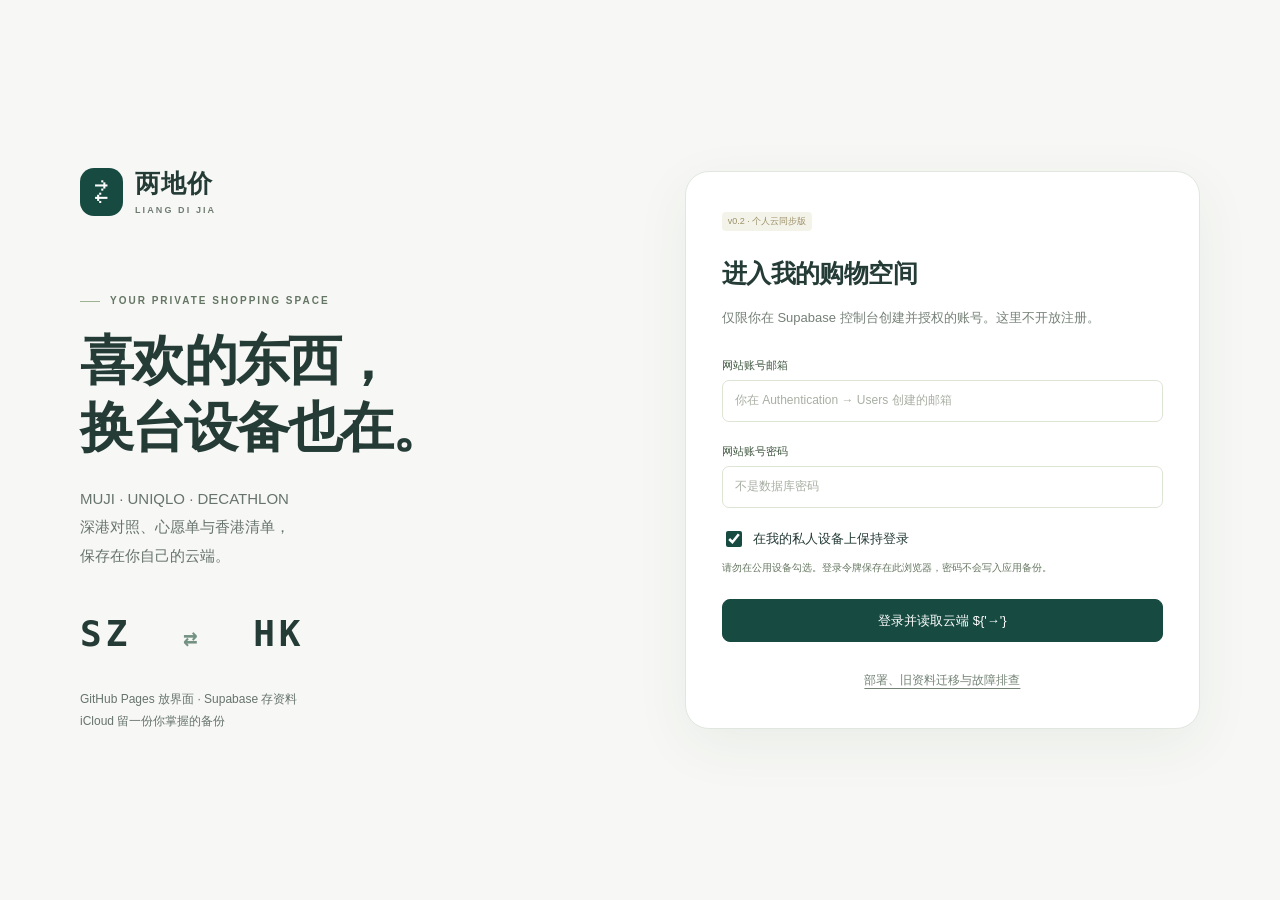
==== index.html @ 488a7a00 "init files" ====
<!doctype html>
<html lang="zh-CN">
<head>
<meta charset="utf-8"><meta name="viewport" content="width=device-width,initial-scale=1">
<meta name="theme-color" content="#174b42"><meta name="color-scheme" content="light">
<meta name="description" content="两地价：MUJI、UNIQLO、DECATHLON 的个人深港商品对照、心愿单与购物清单。">
<title>两地价 · 深港购物小助手</title>
<meta http-equiv="Content-Security-Policy" content="default-src 'self'; script-src 'self'; style-src 'self' 'unsafe-inline'; connect-src 'self' https://*.supabase.co; img-src 'self' data:; object-src 'none'; base-uri 'none'; form-action 'none'">
<meta name="referrer" content="no-referrer">
<link rel="stylesheet" href="./assets/styles.css">
<link rel="stylesheet" href="./assets/cloud.css">
<link rel="icon" href="./assets/icon.svg" type="image/svg+xml">
<link rel="manifest" href="./manifest.webmanifest">
</head>
<body class="locked">
<section id="auth-gate" class="auth-gate" aria-label="个人空间登录">
 <div class="auth-story"><a class="brand auth-brand" href="./index.html"><span class="brand-symbol">⇄</span><span>两地价<small>LIANG DI JIA</small></span></a>
 <div class="eyebrow">YOUR PRIVATE SHOPPING SPACE</div><h1>喜欢的东西，<br>换台设备也在。</h1><p>MUJI · UNIQLO · DECATHLON<br>深港对照、心愿单与香港清单，<br>保存在你自己的云端。</p><div class="auth-route">SZ <span>⇄</span> HK</div><p class="auth-footnote">GitHub Pages 放界面 · Supabase 存资料<br>iCloud 留一份你掌握的备份</p></div>
 <div class="auth-card"><span class="status-tag">v0.2 · 个人云同步版</span><h2>进入我的购物空间</h2><p class="auth-intro">仅限你在 Supabase 控制台创建并授权的账号。这里不开放注册。</p>
 <p id="auth-message" class="auth-message" role="alert" hidden></p>
 <div id="auth-loading" class="auth-loading">正在检查配置…</div>
 <form id="auth-form" hidden>
  <div class="field"><label for="login-email">网站账号邮箱</label><input id="login-email" type="email" required autocomplete="username" inputmode="email" placeholder="你在 Authentication → Users 创建的邮箱"></div>
  <div class="field"><label for="login-password">网站账号密码</label><input id="login-password" type="password" required autocomplete="current-password" placeholder="不是数据库密码"></div>
  <label class="remember-line"><input id="login-remember" type="checkbox"> 在我的私人设备上保持登录</label><p id="remember-note" class="hint">请勿在公用设备勾选。登录令牌保存在此浏览器，密码不会写入应用备份。</p>
  <button id="login-button" class="button primary auth-submit" type="submit">登录并读取云端 ${'→'}</button>
 </form>
 <div id="auth-setup" hidden><p>第一次部署只需完成三个部分：建立数据库、创建自己的账号、填写公开连接信息。</p><a class="button primary auth-submit" href="./DEPLOY.html">打开分步部署指南 →</a><p class="hint">本安装包没有配置你的真实项目，也没有包含任何个人账号或密钥。</p></div>
 <div id="auth-retry" hidden><p class="hint">未把连接失败当作空清单，也没有清空你的本机草稿。</p><div class="inline-actions"><button class="button primary" id="retry-connection">重新连接</button><button class="button" id="return-login">返回登录</button></div></div>
 <button class="button small" id="auth-draft" hidden>导出当前账号的本机草稿</button>
 <p class="auth-guide"><a href="./DEPLOY.html">部署、旧资料迁移与故障排查</a></p>
 </div>
</section>
<a class="skip-link" href="#main">跳到内容</a>
<aside class="sidebar">
 <a class="brand" href="#" data-action="nav" data-view="catalog" aria-label="两地价首页"><span class="brand-symbol">⇄</span><span>两地价<small>LIANG DI JIA</small></span></a>
 <div class="workspace"><span class="status-dot"></span> 个人购物空间 <span class="version">v0.2</span></div>
 <nav aria-label="主要导航" id="navigation"></nav>
 <div class="sidebar-bottom"><div class="route-mini"><span>SZ</span><i></i><span>HK</span></div><strong>把喜欢留下，把价格看清。</strong><p>三个品牌 · 两个地区<br>只收录官方渠道的报价</p><div id="storage-status" role="status">登录后连接云端</div></div>
</aside>
<div class="app-shell">
 <header class="topbar"><div class="breadcrumbs">我的空间 <span>/</span> <b id="page-label">商品对照</b></div><div class="top-actions"><button class="button small cloud-sync-button" data-action="cloud-sync"><span class="cloud-dot"></span><span id="cloud-state-text">正在连接云端</span></button><span id="account-email" class="account-email"></span><span class="location-chip">深圳 <span>⇄</span> 香港</span><button class="button primary small" data-action="new"><span>＋</span> 添加商品</button></div></header>
 <div id="cloud-banner" class="cloud-banner" hidden><span id="cloud-warning"></span><div class="inline-actions"><button class="button small" data-action="export">导出本机草稿</button><button class="button small" data-action="cloud-sync">重试同步</button><button class="button small" id="cloud-reload-button" data-action="cloud-reload" hidden>备份后载入云端</button></div></div><main id="main" tabindex="-1"></main>
 <footer class="page-footer"><span>两地价 · 个人云同步版</span><span>官网价格 ≠ 门店成交价 · 库存请另行核实</span></footer>
</div>
<dialog id="editor" class="editor-dialog" aria-labelledby="editor-title"></dialog>
<dialog id="confirm-dialog" class="confirm-dialog" aria-labelledby="confirm-title"></dialog>
<dialog id="draft-dialog" class="confirm-dialog"></dialog>
<dialog id="password-dialog" class="confirm-dialog"></dialog>
<div class="toast" id="toast" role="status" aria-live="polite"></div>
<input type="file" id="import-file" accept="application/json,.json" hidden>
<script src="./config.js" defer></script>
<script src="./assets/empty-state.js" defer></script>
<script src="./assets/supabase-rest.js" defer></script>
<script src="./assets/cloud-sync.js" defer></script>
<script src="./assets/app.js" defer></script>
<noscript><p>此网站需要启用 JavaScript。请先查看部署指南。</p></noscript>
</body></html>
---- assets/styles.css ----
:root{--bg:#f7f8f5;--surface:#fff;--ink:#243b36;--muted:#79837d;--border:#e5e9e2;--green:#174b42;--green-soft:#e9f1e9;--accent:#b6cead;--amber:#8b652c;--amber-soft:#fbf4e6;--red:#9a4141;--shadow:0 8px 30px #21352b08}
*{box-sizing:border-box}body{margin:0;background:var(--bg);color:var(--ink);font:14px/1.65 -apple-system,BlinkMacSystemFont,"Segoe UI","PingFang SC","Hiragino Sans GB","Microsoft YaHei",sans-serif}button,input,select,textarea{font:inherit}button,a,input,select,textarea{-webkit-tap-highlight-color:transparent}button{cursor:pointer}button:disabled{cursor:wait;opacity:.55}a{color:inherit;text-decoration:none}a:hover{text-decoration:none}button:focus-visible,a:focus-visible,input:focus-visible,select:focus-visible,textarea:focus-visible{outline:3px solid #99b8a7;outline-offset:3px}button{color:inherit}::selection{background:#dcead4}svg{display:inline-block;width:20px;height:20px;vertical-align:middle;fill:none;stroke:currentColor;stroke-width:1.7;stroke-linecap:round;stroke-linejoin:round}h1,h2,h3,h4,p{margin:0}h1{font-size:32px;line-height:1.4;letter-spacing:-.6px;font-weight:650}h2{font-size:22px;letter-spacing:-.3px}h3{font-size:17px}h4{font-size:14px}small{font-size:12px}.muted{color:var(--muted)}.green{color:var(--green)}.warning{color:var(--amber)}.mono{font-variant-numeric:tabular-nums;letter-spacing:.1px}.skip-link{position:fixed;top:-50px;left:12px;z-index:1000;background:white;padding:8px}.skip-link:focus{top:8px}
.sidebar{position:fixed;inset:0 auto 0 0;width:222px;padding:35px 24px 22px;background:#f1f3ed;border-right:1px solid #e2e6de;z-index:20;display:flex;flex-direction:column}.brand{display:flex;align-items:center;gap:12px;font-size:25px;font-weight:700;letter-spacing:1px;line-height:1.3}.brand small{display:block;font-size:9px;letter-spacing:2.1px;font-weight:600;margin-top:6px;color:#6f7c73}.brand-symbol{display:grid;place-items:center;width:43px;height:48px;border-radius:14px;background:var(--green);color:white;font-size:33px;font-weight:400;line-height:1}.workspace{margin:33px 0 29px;display:flex;align-items:center;gap:7px;font-size:11px;color:#737e73;white-space:nowrap}.status-dot{height:6px;width:6px;border-radius:50%;background:#719c72}.version{padding:0 6px;background:#e4e8df;border-radius:4px;margin-left:auto;font-size:10px}nav{display:flex;flex-direction:column;gap:7px}.nav-button{border:0;background:transparent;border-radius:10px;padding:12px 13px;display:flex;gap:12px;align-items:center;text-align:left;color:#6b776d;font-weight:500;width:100%;transition:.15s}.nav-button:hover{background:#e9ece5}.nav-button.active{color:var(--green);background:#dfe9dd;font-weight:600}.nav-button .nav-count{margin-left:auto;border-radius:5px;background:#ffffff85;padding:0 6px;font-size:11px;font-variant-numeric:tabular-nums}.sidebar-bottom{margin-top:auto;font-size:12px;padding:18px 4px 0;color:#8a9388}.sidebar-bottom strong{font-size:12px;font-weight:500;color:#697968}.sidebar-bottom p{font-size:11px;margin:8px 0 22px;line-height:1.9}.route-mini{display:flex;align-items:center;gap:8px;margin-bottom:18px;color:#a0b498;font-size:10px;letter-spacing:1px}.route-mini i{height:1px;flex:1;background:linear-gradient(90deg,#a0b498 50%,transparent 50%);background-size:5px 1px}#storage-status{font-size:10px;color:#71816e;border-top:1px solid #dfe4da;padding-top:12px}.app-shell{margin-left:222px;min-height:100vh}.topbar{height:84px;display:flex;align-items:center;justify-content:space-between;padding:0 42px;border-bottom:1px solid var(--border);background:#ffffff77;gap:18px}.breadcrumbs{font-size:12px;color:#8d958d}.breadcrumbs span{margin:0 12px;color:#b8bfb5}.breadcrumbs b{color:#687366;font-weight:500}.top-actions{display:flex;align-items:center;gap:20px}.location-chip{font-size:11px;color:#6d7d6e;letter-spacing:1px}.location-chip span{color:#a8b5a5;margin:0 9px}.button{display:inline-flex;align-items:center;justify-content:center;gap:7px;border:1px solid var(--border);border-radius:8px;padding:10px 16px;background:#fff;font-weight:500;font-size:13px;white-space:nowrap;transition:background .15s,transform .15s}.button:hover{background:#f1f5ee}.button.primary{background:var(--green);color:white;border-color:var(--green)}.button.primary:hover{background:#225e51}.button.small{padding:8px 13px;font-size:12px}.button.ghost{background:transparent;border-color:transparent}.button.danger{color:var(--red);border-color:#e9cccc}.button svg{width:16px;height:16px}.icon-button{border:1px solid transparent;background:transparent;display:inline-grid;place-items:center;height:32px;width:32px;border-radius:8px;color:#899187}.icon-button:hover{background:#edf2e8;color:var(--green)}.icon-button.active{color:var(--green);background:#e6eee2}.icon-button.favorite.active svg{fill:#d8e7d1}main{padding:36px 42px 35px;max-width:1580px;margin:0 auto}.hero{display:grid;grid-template-columns:minmax(0,1fr) 284px;gap:32px;align-items:center;margin-bottom:28px}.eyebrow{font-size:10px;font-weight:600;letter-spacing:2px;color:#88917e;text-transform:uppercase;display:flex;align-items:center;gap:10px;margin-bottom:11px}.eyebrow:before{content:"";height:1px;width:20px;background:#9db28f}.hero h1 em{font-style:normal;color:#57815c}.hero p{margin-top:12px;color:#7d877b;font-size:12px;line-height:1.9}.rate-card{position:relative;padding:20px 23px;border-radius:13px;background:#ecf0e7;border:1px solid #e2e8da;overflow:hidden}.rate-card:after{content:"⇄";position:absolute;right:12px;bottom:-22px;font-size:96px;line-height:1;color:#dee6d5;pointer-events:none;transform:rotate(-12deg)}.rate-head{font-size:11px;color:#73816c;display:flex;justify-content:space-between;align-items:center}.rate-main{display:flex;align-items:baseline;gap:8px;margin:8px 0;position:relative;z-index:1}.rate-main span{font-size:12px;color:#64715c}.rate-main b{font-size:27px;font-weight:650;letter-spacing:.4px}.rate-foot{font-size:10px;line-height:1.8;color:#819076;position:relative;z-index:1}.rate-head button{width:24px;height:24px}.metrics{display:grid;grid-template-columns:repeat(4,minmax(0,1fr));gap:15px;margin-bottom:24px}.metric{background:#fff;padding:18px 20px;border:1px solid var(--border);border-radius:11px;display:flex;justify-content:space-between;align-items:center}.metric label{display:block;color:#88917f;font-size:11px;margin-bottom:5px}.metric b{font-size:26px;font-weight:600;line-height:1.4;font-variant-numeric:tabular-nums}.metric .unit{font-size:11px;font-weight:400;color:#a0a798;margin-left:6px}.metric-icon{width:34px;height:34px;border-radius:9px;background:#f1f5ed;display:grid;place-items:center;color:#91a184}.metric-icon svg{width:17px;height:17px}.notice{border:1px solid #e8e2cd;background:#fbf8ef;border-radius:9px;padding:12px 15px;color:#8a805f;font-size:11px;display:flex;gap:9px;align-items:flex-start;margin:0 0 23px;line-height:1.8}.notice svg{height:16px;width:16px;flex:none;margin-top:2px}.notice strong{font-weight:600}.notice.info{background:#eff4ee;border-color:#dde7d9;color:#648062}.notice.error{background:#fff1ee;border-color:#efd9d4;color:#a05245}.notice .text-button{font-size:11px;margin-left:8px}.section-line{display:flex;align-items:center;justify-content:space-between;gap:16px;margin-bottom:18px}.section-line h2{font-size:18px;display:flex;align-items:center;gap:10px}.subtle-count{font-size:11px;color:#98a08f;font-weight:400;letter-spacing:0}.section-line .muted{font-size:11px}.tools{display:flex;justify-content:space-between;align-items:center;gap:16px;margin-bottom:17px}.brand-tabs{display:flex;gap:6px;flex-wrap:wrap}.brand-tab{border:1px solid transparent;background:transparent;border-radius:7px;padding:7px 12px;font-size:11px;color:#829079;letter-spacing:.3px}.brand-tab.active{color:var(--green);background:#e6ece0;font-weight:650;border-color:#dce6d5}.brand-tab:hover{background:#eaf0e3}.search-wrap{position:relative;min-width:180px;flex:1;max-width:285px}.search-wrap svg{position:absolute;left:12px;top:11px;width:15px;height:15px;color:#a1a997}.search-wrap input{width:100%;height:37px;border-radius:8px;background:white;border:1px solid var(--border);padding:8px 12px 8px 35px;font-size:11px;color:var(--ink)}input::placeholder,textarea::placeholder{color:#a8afa3}.filter-row{display:flex;align-items:center;justify-content:space-between;gap:15px;margin-bottom:16px}.filter-row .left{display:flex;gap:9px;align-items:center}.filter-row select{padding:5px 27px 5px 9px;min-height:31px;font-size:11px;border:1px solid #e4e9df;border-radius:6px;background:#fff;color:#7d8a73}.filter-row .caption{font-size:10px;color:#9ca591}.view-switch{display:flex;background:#edf1e8;border-radius:7px;padding:3px;gap:2px}.view-switch .icon-button{width:27px;height:24px;border-radius:5px}.view-switch .icon-button.active{background:white;box-shadow:0 1px 3px #2638220c}.view-switch svg{width:13px;height:13px}.product-grid{display:grid;grid-template-columns:repeat(3,minmax(0,1fr));gap:17px}.product-card{border:1px solid var(--border);background:white;border-radius:12px;padding:18px;box-shadow:var(--shadow);min-width:0;display:flex;flex-direction:column;transition:border-color .2s,box-shadow .2s}.product-card:hover{border-color:#ccd9c4;box-shadow:0 8px 26px #2e42200c}.card-top{display:flex;align-items:center;gap:10px;margin-bottom:14px}.product-symbol{width:39px;height:39px;border-radius:10px;background:#f0f3ed;display:grid;place-items:center;color:#8ca080}.product-symbol svg{width:22px;height:22px}.brand-badge{font-size:10px;letter-spacing:1px;font-weight:650}.brand-badge.muji{color:#83574f}.brand-badge.uniqlo{color:#906b67}.brand-badge.decathlon{color:#5b7991}.category-label{display:block;color:#a0a698;font-size:10px;margin-top:1px}.card-actions{display:flex;gap:1px;margin-left:auto;align-self:flex-start}.product-card h3{font-size:15px;font-weight:600;line-height:1.6;color:#394831;min-height:24px;letter-spacing:-.15px}.card-sku{color:#99a18f;font-size:10px;min-height:19px;margin:3px 0 16px;overflow-wrap:anywhere}.prices{display:grid;grid-template-columns:1fr 1fr;border:1px solid #edf0e8;border-radius:8px;background:#fafbf8;padding:12px 0}.price-cell{padding:0 12px;min-width:0}.price-cell+ .price-cell{border-left:1px solid #e8ede2}.region-label{font-size:10px;color:#939c87;display:flex;align-items:center;gap:6px}.region-dot{width:4px;height:4px;background:#bbc7ae;border-radius:50%}.price-value{font-size:22px;letter-spacing:-.6px;font-weight:600;line-height:1.35;margin:6px 0 2px;color:#45543c;font-variant-numeric:tabular-nums;white-space:nowrap}.price-value .currency{font-size:11px;font-weight:500;letter-spacing:0;margin-right:2px}.price-value.missing{font-size:15px;color:#b7bdaf;font-weight:400;margin-top:9px;margin-bottom:5px}.price-convert{font-size:10px;color:#8d9e7c;min-height:18px;font-variant-numeric:tabular-nums}.price-meta{font-size:9px;color:#a5ad9b;margin-top:4px}.price-meta.bad{color:#a58160}.comparison-note{display:flex;align-items:flex-start;gap:7px;font-size:10px;background:#f7f6ee;color:#9b8d64;border-radius:6px;padding:8px 10px;margin:12px 0;line-height:1.7;min-height:33px}.comparison-note svg{width:13px;height:13px;flex:none;margin-top:2px}.comparison-note.good{background:#edf5e8;color:#5c8150}.comparison-note .strong{font-weight:600}.card-bottom{display:flex;justify-content:space-between;align-items:center;font-size:10px;border-top:1px solid #eff1eb;padding-top:11px;margin-top:auto;gap:9px}.card-bottom>span{color:#a5ad99}.text-button{padding:0;border:0;background:transparent;color:#6e8862;font-weight:500;font-size:11px;cursor:pointer}.text-button:hover{color:#315d33;text-decoration:underline}.card-bottom .text-button{display:flex;align-items:center;gap:5px}.card-bottom svg{width:13px;height:13px}.empty-state{border:1px dashed #d4dfcb;border-radius:13px;min-height:250px;padding:48px 24px;text-align:center;color:#8d9b80;grid-column:1/-1}.empty-state svg{width:33px;height:33px;margin-bottom:17px}.empty-state h3{color:#556c49;font-weight:550;margin-bottom:7px}.empty-state p{font-size:12px;margin-bottom:19px}.page-footer{display:flex;justify-content:space-between;gap:12px;padding:20px 42px 25px;border-top:1px solid var(--border);font-size:10px;color:#a3ac98;max-width:1580px;margin:auto}.page-heading{margin:3px 0 25px}.page-heading p{color:#8b977f;font-size:12px;margin-top:8px}.table-wrap{overflow:auto;border-radius:10px;border:1px solid var(--border);background:#fff}table{border-collapse:collapse;width:100%;font-size:12px;text-align:left}th{padding:12px 15px;background:#f3f6ee;color:#829172;font-size:11px;font-weight:500;white-space:nowrap}td{padding:14px 15px;border-top:1px solid var(--border);vertical-align:middle}td .mini{font-size:10px;color:#93a285;margin-top:3px}.source-link{color:#658358;border-bottom:1px solid #cbd9c1;overflow-wrap:anywhere}.source-link svg{width:12px;height:12px;margin-left:3px}.panel{border:1px solid var(--border);border-radius:12px;background:white;padding:24px;margin-bottom:20px}.panel h3{margin-bottom:9px}.panel p{font-size:12px;color:#839376;line-height:1.9}.source-grid{display:grid;grid-template-columns:repeat(3,minmax(0,1fr));gap:15px;margin-bottom:22px}.source-card{padding:21px;border:1px solid var(--border);border-radius:12px;background:#fff}.source-card h3{font-size:15px;margin-bottom:16px}.source-row{padding:12px 0;border-top:1px solid #edf1e7}.source-row .row-top{display:flex;justify-content:space-between;align-items:center;gap:5px;font-size:12px}.status-tag{display:inline-block;font-size:9px;background:#f4f3e9;color:#9b9069;border-radius:4px;padding:2px 6px}.source-row p{font-size:10px;color:#97a18c;line-height:1.8;margin-top:8px}.steps{display:grid;grid-template-columns:repeat(3,1fr);gap:23px;margin:20px 0}.step span{display:block;font-size:11px;color:#9fb290;margin-bottom:6px}.step h4{font-weight:600;margin-bottom:6px}.step p{font-size:11px}.inline-actions{display:flex;gap:9px;align-items:center;flex-wrap:wrap;margin-top:15px}.bookmark{background:#eaf1e2;border:1px dashed #a7bb95;padding:10px 16px;border-radius:8px;color:#577443;font-weight:600;font-size:12px;cursor:grab}.settings-grid{display:grid;grid-template-columns:1fr 1fr;gap:20px;align-items:start}.field{display:flex;flex-direction:column;gap:6px;margin-bottom:16px;min-width:0}.field label{font-size:11px;font-weight:550;color:#68795b}.field small{font-size:10px;color:#95a287;line-height:1.7}.field input,.field select,.field textarea{width:100%;padding:10px 12px;background:white;border:1px solid #dde5d5;border-radius:7px;color:#495c3c;font-size:12px;min-height:41px}.field textarea{min-height:70px;resize:vertical;line-height:1.8}.field input:focus,.field textarea:focus{border-color:#89a978;outline-offset:1px}.fields-two{display:grid;grid-template-columns:1fr 1fr;gap:14px}.fields-three{display:grid;grid-template-columns:1.2fr 1fr 1fr;gap:14px}.input-with-button{display:flex;gap:8px}.input-with-button input{min-width:0;flex:1}.input-with-button .button{flex:none}.hint{color:#98a08c;font-size:10px;line-height:1.85;margin-top:9px}.divider{border:0;border-top:1px solid var(--border);margin:23px 0}.check-row{display:flex;align-items:flex-start;gap:9px;font-size:11px;color:#6d805f;line-height:1.9;margin:12px 0}.check-row input{accent-color:var(--green);width:15px;height:15px;margin:3px 0 0;flex:none}.check-row label{cursor:pointer}.trip-layout{display:grid;grid-template-columns:minmax(0,1fr) 285px;gap:22px;align-items:start}.trip-item{display:flex;gap:15px;align-items:center;padding:19px;border:1px solid var(--border);border-radius:10px;background:white;margin-bottom:12px}.trip-item .product-symbol{flex:none}.trip-item .item-info{flex:1;min-width:0}.trip-item h3{font-size:14px}.trip-item p{font-size:10px;color:#8c9b7e;margin-top:4px}.qty-input{width:56px;border:1px solid var(--border);border-radius:5px;padding:6px;font-size:12px;text-align:center}.summary-line{display:flex;justify-content:space-between;gap:15px;font-size:12px;margin:12px 0}.summary-line span{color:#879876}.summary-line strong{font-weight:550;font-variant-numeric:tabular-nums}.total-line{border-top:1px solid var(--border);padding-top:17px;margin-top:18px}.total-line strong{font-size:23px}.radio-row{display:flex;gap:13px;align-items:center;margin:13px 0;font-size:11px;color:#829473}.radio-row label{display:flex;align-items:center;gap:5px}.radio-row input{accent-color:var(--green)}.editor-dialog{width:min(960px,calc(100vw - 38px));max-height:91vh;padding:0;border:1px solid #dbe4d3;border-radius:16px;box-shadow:0 28px 100px #203a3540;background:#fbfcf8;color:var(--ink)}dialog::backdrop{background:#243a354d;backdrop-filter:blur(3px)}.dialog-head{padding:23px 28px 18px;display:flex;justify-content:space-between;align-items:flex-start;gap:14px;background:white;border-bottom:1px solid var(--border);position:sticky;top:0;z-index:2}.dialog-head h2{font-size:21px}.dialog-head p{font-size:11px;color:#91a082;margin-top:5px}.dialog-body{padding:23px 28px}.dialog-footer{display:flex;align-items:center;justify-content:space-between;gap:12px;background:white;border-top:1px solid var(--border);padding:17px 28px;position:sticky;bottom:0;z-index:2}.dialog-footer .right{display:flex;gap:9px}.quote-columns{display:grid;grid-template-columns:1fr 1fr;gap:18px}.quote-panel{border:1px solid #e0e8d9;border-radius:10px;padding:18px;background:white;min-width:0}.quote-panel h3{font-size:14px;display:flex;align-items:center;justify-content:space-between;margin-bottom:16px}.quote-panel .field{margin-bottom:13px}.quote-panel .field input,.quote-panel .field select,.quote-panel .field textarea{font-size:11px;padding:8px 10px;min-height:36px}.quote-panel .fields-two{gap:10px}.quote-panel .input-with-button{gap:5px}.quote-panel .input-with-button .button{font-size:10px;padding:7px}.quote-status{font-size:10px;color:#a49369;background:#f8f6ed;padding:8px 10px;border-radius:6px;line-height:1.8;margin-bottom:13px;overflow-wrap:anywhere}.quote-status.error{color:#a45e50;background:#fff4ee}.quote-status.success{color:#628653;background:#edf6e8}.review-box{padding:10px;background:#f1f6eb;border-radius:7px;margin-bottom:0}.review-box input{margin-top:3px}.match-panel{margin-top:18px;background:#f0f5e9;border:1px solid #dce7d1;border-radius:9px;padding:16px 18px}.match-panel p{font-size:10px;color:#849776;margin-top:4px}.match-panel select{margin-top:12px;min-height:38px;font-size:12px;border:1px solid #d3dfc7;border-radius:6px;background:white;padding:7px 10px;width:100%}.details-box{margin-top:17px;font-size:11px;color:#839575}.details-box summary{cursor:pointer;font-weight:500}.history-table{font-size:10px;margin-top:10px}.history-table th,.history-table td{padding:8px}.form-error{display:none;color:#a05448;background:#fff1eb;padding:10px 13px;border-radius:7px;font-size:11px;line-height:1.9;margin-bottom:14px}.form-error.visible{display:block}.candidates{margin:9px 0}.candidate{border:1px solid #dfe8d5;padding:10px;border-radius:6px;margin-bottom:7px;background:#f6faf2}.candidate p{font-size:10px;color:#7d916d;overflow-wrap:anywhere}.candidate .button{margin-top:6px}.confirm-dialog{width:min(440px,calc(100vw - 38px));border:1px solid var(--border);border-radius:14px;padding:26px;box-shadow:0 20px 90px #243a3540;color:var(--ink)}.confirm-dialog h3{margin-bottom:9px}.confirm-dialog p{font-size:12px;color:#809471;line-height:1.9;margin-bottom:21px}.confirm-dialog .inline-actions{justify-content:flex-end}.toast{position:fixed;bottom:28px;left:calc(50% + 100px);transform:translateX(-50%) translateY(15px);padding:12px 20px;border-radius:10px;background:#244f40;color:#fff;box-shadow:0 8px 30px #19352725;font-size:12px;line-height:1.8;max-width:min(580px,90vw);opacity:0;pointer-events:none;transition:.2s;z-index:100}.toast.visible{opacity:1;transform:translateX(-50%) translateY(0)}.code-box{font:11px/1.9 ui-monospace,SFMono-Regular,Consolas,monospace;background:#f4f6ef;border:1px solid var(--border);border-radius:6px;padding:12px;overflow-wrap:anywhere;white-space:pre-wrap;color:#6c8459}.capture-inline{font-size:10px;color:#8e9d7f}.busy{animation:pulse 1.4s infinite}@keyframes pulse{50%{opacity:.5}}
@media(min-width:1550px){main{padding:45px 58px}.topbar{padding:0 58px}.product-card{padding:22px}.product-grid{gap:22px}.hero h1{font-size:36px}.hero{margin-bottom:33px}.metrics{margin-bottom:28px}}
@media(max-width:1180px){.sidebar{width:188px;padding:28px 18px}.app-shell{margin-left:188px}.topbar{padding:0 26px}main{padding:28px 26px}.hero{grid-template-columns:1fr 250px;gap:20px}h1{font-size:27px}.hero p{font-size:11px}.rate-card{padding:18px}.metric{padding:15px}.metric-icon{display:none}.product-grid{grid-template-columns:repeat(2,minmax(0,1fr))}.source-grid{grid-template-columns:1fr}.source-card{display:grid;grid-template-columns:110px 1fr 1fr;gap:18px;align-items:start}.source-row{border-top:0;padding-top:0}.source-card h3{margin:0}.page-footer{padding:20px 26px}.trip-layout{grid-template-columns:1fr 260px}.nav-button{padding:11px 10px;gap:9px;font-size:12px}.workspace{font-size:10px}.sidebar-bottom strong{font-size:11px}}
@media(max-width:850px){.sidebar{position:sticky;inset:0 0 auto 0;top:0;width:100%;height:auto;padding:13px 20px 9px;border-right:0;border-bottom:1px solid var(--border);gap:12px}.brand{font-size:19px;gap:8px}.brand small{font-size:7px;letter-spacing:1.8px;margin-top:2px}.brand-symbol{height:35px;width:32px;border-radius:9px;font-size:27px}.workspace{display:none}.sidebar-bottom{display:none}nav{flex-direction:row;gap:5px;overflow-x:auto;padding-bottom:1px}.nav-button{padding:8px 10px;font-size:11px;gap:6px;border-radius:7px;white-space:nowrap;width:auto}.nav-button svg{height:15px;width:15px}.nav-count{font-size:9px!important}.app-shell{margin-left:0}.topbar{height:61px;padding:0 22px}.breadcrumbs{font-size:10px}.top-actions{gap:12px}.top-actions .location-chip{font-size:10px}.topbar .button{padding:7px 10px;font-size:11px}main{padding:26px 22px}.hero{grid-template-columns:1fr 235px;gap:20px}.hero h1{font-size:27px}.hero p{font-size:11px}.metrics{gap:10px}.metric{padding:13px 16px}.metric b{font-size:22px}.metric label{font-size:10px}.toast{left:50%}.trip-layout{grid-template-columns:1fr}.trip-summary{order:-1}.settings-grid{grid-template-columns:1fr 1fr}.page-footer{padding:18px 22px}}
@media(max-width:600px){.sidebar{padding:11px 16px 8px}.nav-button{padding:7px 9px;gap:5px}.nav-button .nav-count{display:none}.nav-button svg{width:14px;height:14px}.topbar{padding:0 17px;gap:9px}.breadcrumbs span{margin:0 7px}.location-chip{display:none}.hero{grid-template-columns:1fr;gap:19px;margin-bottom:19px}.hero h1{font-size:29px}.hero p{margin-top:9px;font-size:11px;max-width:330px}.eyebrow{font-size:9px;margin-bottom:8px}.rate-card{padding:14px 18px;display:grid;grid-template-columns:1fr auto;gap:0 15px;align-items:center}.rate-head{grid-column:1/3}.rate-main{margin:2px 0}.rate-main b{font-size:22px}.rate-foot{font-size:9px;text-align:right}.rate-card:after{font-size:73px;right:100px;bottom:-16px}main{padding:22px 17px}.metrics{grid-template-columns:repeat(2,1fr);gap:9px;margin-bottom:17px}.metric{padding:12px 16px}.metric label{margin:0;font-size:10px}.metric b{font-size:22px}.metric-icon{display:grid;width:30px;height:30px}.notice{font-size:10px;padding:10px 12px;margin-bottom:20px}.section-line{margin-bottom:15px}.section-line h2{font-size:17px}.tools{flex-direction:column-reverse;align-items:stretch;gap:12px}.search-wrap{max-width:none}.brand-tabs{gap:7px;justify-content:space-between}.brand-tab{font-size:10px;padding:7px 10px}.filter-row .caption{display:none}.filter-row select{font-size:10px;max-width:140px}.filter-row .left{gap:7px}.product-grid{grid-template-columns:1fr;gap:14px}.product-card{padding:19px}.product-card h3{font-size:16px}.price-value{font-size:25px}.price-cell{padding:0 15px}.prices{padding:13px 0}.card-sku{font-size:11px;margin-bottom:15px}.comparison-note{font-size:11px}.card-bottom{font-size:10px}.page-footer{padding:18px 17px;display:block;font-size:9px}.page-footer span{display:block;line-height:2}.source-card{display:block;padding:20px}.source-card h3{margin-bottom:17px}.source-row{padding:12px 0;border-top:1px solid var(--border)}.steps,.settings-grid,.quote-columns{grid-template-columns:1fr}.steps{gap:19px}.settings-grid{gap:0}.panel{padding:20px}.page-heading h1{font-size:27px}.page-heading p{font-size:11px}.editor-dialog{width:calc(100vw - 18px);max-height:94vh;border-radius:12px}.dialog-head{padding:18px}.dialog-head h2{font-size:19px}.dialog-body{padding:18px}.dialog-footer{padding:13px 18px}.dialog-footer .button{padding:8px 11px;font-size:11px}.fields-three{grid-template-columns:1fr 1fr}.fields-three .field:first-child{grid-column:1/-1}.quote-panel{padding:16px}.quote-columns{gap:16px}.quote-panel .field input,.quote-panel .field select,.quote-panel .field textarea{font-size:12px}.quote-panel .input-with-button .button{font-size:11px}.trip-item{padding:16px;gap:12px}.trip-item .product-symbol{display:none}.trip-item h3{font-size:13px}.trip-item .qty-input{width:47px}.inline-actions .button{font-size:11px}.toast{font-size:11px;bottom:20px;padding:10px 16px;width:max-content;max-width:90vw}.source-grid{gap:14px}.topbar .button.primary{min-height:35px}}
@media(prefers-reduced-motion:reduce){*{scroll-behavior:auto!important;animation:none!important;transition:none!important}}

/* Legibility: keep quiet surfaces, but strengthen small supporting text. */
.card-sku,.card-bottom,.metric label,.price-sub,.source-note,.hint,.capture-inline,.page-footer,.rate-foot{color:#667761}.quote-status,.comparison-note{color:#7b6739}.hero p,.eyebrow,.category-label,.breadcrumbs{color:#647563}.field label{color:#405740}.field small{color:#687864}.source-link{color:#35623f}.quote-panel .field input,.quote-panel .field select,.quote-panel .field textarea{font-size:13px}.check-row label{color:#4a6246}.nav-button{color:#405d4c}
---- assets/cloud.css ----
[hidden] { display:none!important; }
body.locked > .sidebar,body.locked > .app-shell,body.locked > .skip-link {display:none!important;}
body:not(.locked) > .auth-gate {display:none!important;}
.auth-gate {min-height:100vh;display:grid;grid-template-columns:1fr 1fr;gap:7vw;align-items:center;max-width:1220px;margin:auto;padding:68px 50px;}
.auth-brand {margin-bottom:76px;}
.auth-story .eyebrow {margin-bottom:18px;}
.auth-story h1 {font-size:clamp(34px,4.2vw,55px);line-height:1.24;letter-spacing:-2px;color:var(--ink,#192f29);margin:0 0 24px;}
.auth-story p {line-height:1.9;color:#67736d;font-size:15px;}
.auth-route {font-family:ui-monospace,monospace;font-weight:700;font-size:36px;letter-spacing:4px;margin:34px 0 24px;}
.auth-route span {font-size:24px;color:#749284;margin:0 26px;}
.auth-story .auth-footnote {font-size:12px;}
.auth-card {background:white;border:1px solid #e1e7df;border-radius:24px;padding:36px;box-shadow:0 16px 55px #183c2910;}
.auth-card h2 {font-size:25px;letter-spacing:-.6px;margin:22px 0 12px;}
.auth-intro {color:#758077;font-size:13px;line-height:1.8;margin-bottom:26px;}
.auth-card .field {margin-bottom:20px;}
.auth-message {background:#fff1e2;border:1px solid #efd0a7;color:#875529;border-radius:10px;padding:12px;font-size:13px;line-height:1.7;margin-bottom:18px;overflow-wrap:anywhere;}
.auth-loading {padding:24px 0;color:#52685b;font-size:14px;}
.auth-submit {width:100%;margin-top:22px;justify-content:center;text-align:center;}
.auth-guide {text-align:center;font-size:12px;line-height:1.8;margin-top:28px;color:#738275;}
.auth-guide a {color:inherit;text-decoration:underline;text-underline-offset:4px;}
.remember-line {display:flex;align-items:center;gap:8px;font-size:13px;}
.remember-line input {accent-color:#174b42;width:16px;height:16px;}
.cloud-sync-button {white-space:normal!important;max-width:240px;text-align:left;font-size:11px!important;}
.cloud-dot {width:7px;height:7px;border-radius:50%;background:#719885;flex-shrink:0;}
.account-email {display:none;font-size:11px;color:#7f877f;}
.cloud-banner {background:#fff2de;border:1px solid #e9cd9f;border-radius:12px;margin:22px 40px 0;padding:16px 20px;line-height:1.8;font-size:13px;}
.cloud-banner .inline-actions {margin-top:12px;}
.draft-row {display:flex;align-items:center;justify-content:space-between;gap:14px;margin:18px 0;padding:12px 0;border-bottom:1px solid #ddd;font-size:12px;overflow-wrap:anywhere;}
#password-message {color:#8b4c38;font-size:13px;}
@media(min-width:1500px){.account-email{display:inline;}}
@media(max-width:1000px){.top-actions .location-chip{display:none;}.cloud-sync-button{max-width:185px;}.auth-gate{gap:5vw;padding:46px 28px;}.auth-card{padding:30px 24px;}.cloud-banner{margin:18px 26px 0;}}
@media(max-width:680px){.auth-gate{display:block;max-width:470px;padding:26px 18px 36px;}.auth-story{margin-bottom:30px;}.auth-brand{margin-bottom:32px;}.auth-story h1{font-size:34px;letter-spacing:-1px;}.auth-story p{font-size:13px;}.auth-route,.auth-footnote{display:none;}.auth-card{padding:26px 22px;border-radius:18px;}.auth-card h2{font-size:23px;}.auth-intro{font-size:12px;}.cloud-sync-button{max-width:165px;padding:7px!important;}.cloud-banner{margin:16px 16px 0;}.topbar{gap:8px;}.topbar .breadcrumbs{font-size:11px;}.top-actions{gap:7px;}}
@media(max-width:390px){.cloud-sync-button{max-width:137px;font-size:10px!important;}.topbar .breadcrumbs{display:none;}.top-actions{width:100%;justify-content:space-between;}}
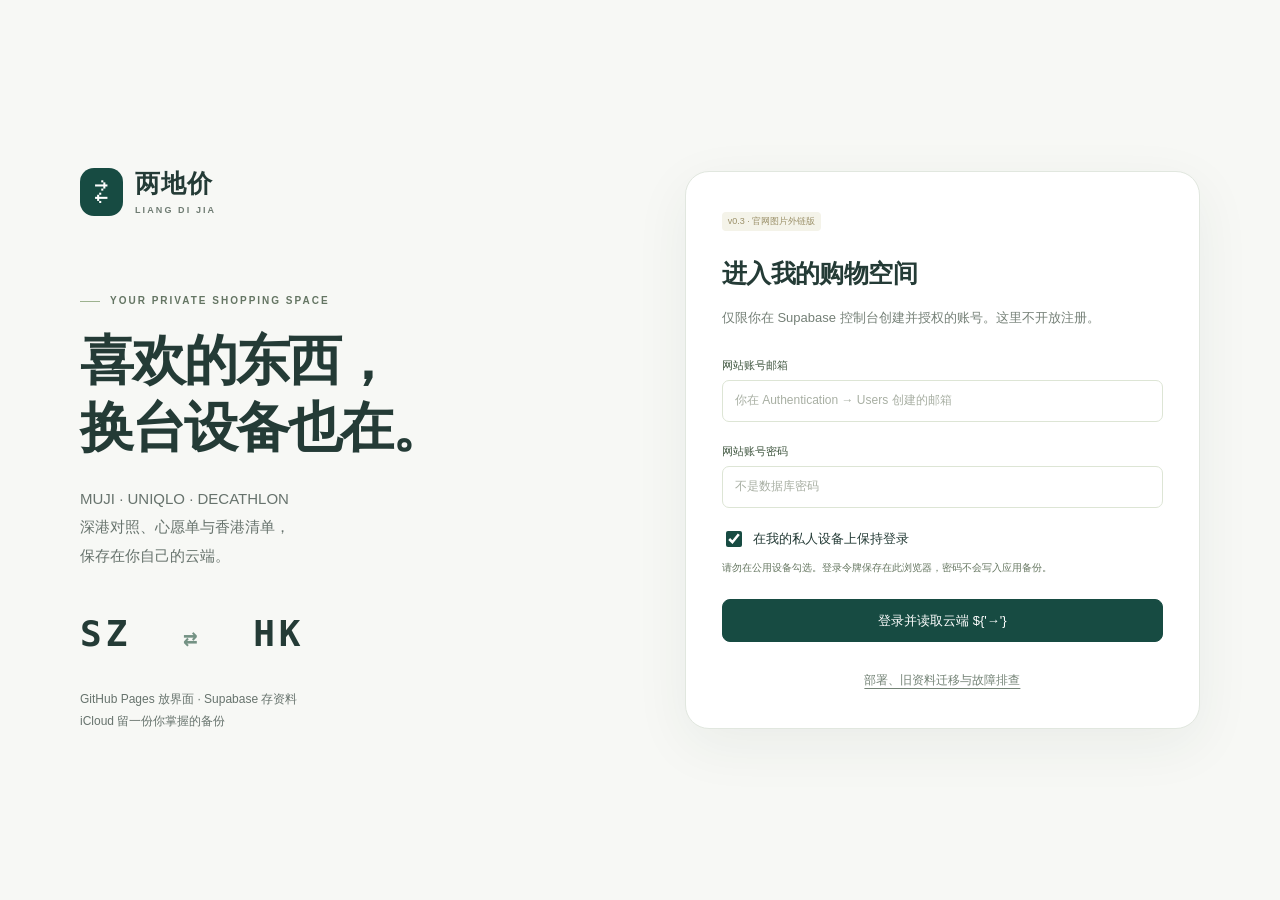
==== commit 1d323137: "feat: 增加商品图片外链显示" ====
--- a/index.html
+++ b/index.html
@@ -5,10 +5,10 @@
 <meta name="theme-color" content="#174b42"><meta name="color-scheme" content="light">
 <meta name="description" content="两地价：MUJI、UNIQLO、DECATHLON 的个人深港商品对照、心愿单与购物清单。">
 <title>两地价 · 深港购物小助手</title>
-<meta http-equiv="Content-Security-Policy" content="default-src 'self'; script-src 'self'; style-src 'self' 'unsafe-inline'; connect-src 'self' https://*.supabase.co; img-src 'self' data:; object-src 'none'; base-uri 'none'; form-action 'none'">
+<meta http-equiv="Content-Security-Policy" content="default-src 'self'; script-src 'self'; style-src 'self' 'unsafe-inline'; connect-src 'self' https://*.supabase.co; img-src 'self' https:; object-src 'none'; base-uri 'none'; form-action 'none'">
 <meta name="referrer" content="no-referrer">
-<link rel="stylesheet" href="./assets/styles.css">
-<link rel="stylesheet" href="./assets/cloud.css">
+<link rel="stylesheet" href="./assets/styles.css?v=0.3.0">
+<link rel="stylesheet" href="./assets/cloud.css?v=0.3.0"><link rel="stylesheet" href="./assets/images.css?v=0.3.0">
 <link rel="icon" href="./assets/icon.svg" type="image/svg+xml">
 <link rel="manifest" href="./manifest.webmanifest">
 </head>
@@ -16,7 +16,7 @@
 <section id="auth-gate" class="auth-gate" aria-label="个人空间登录">
  <div class="auth-story"><a class="brand auth-brand" href="./index.html"><span class="brand-symbol">⇄</span><span>两地价<small>LIANG DI JIA</small></span></a>
  <div class="eyebrow">YOUR PRIVATE SHOPPING SPACE</div><h1>喜欢的东西，<br>换台设备也在。</h1><p>MUJI · UNIQLO · DECATHLON<br>深港对照、心愿单与香港清单，<br>保存在你自己的云端。</p><div class="auth-route">SZ <span>⇄</span> HK</div><p class="auth-footnote">GitHub Pages 放界面 · Supabase 存资料<br>iCloud 留一份你掌握的备份</p></div>
- <div class="auth-card"><span class="status-tag">v0.2 · 个人云同步版</span><h2>进入我的购物空间</h2><p class="auth-intro">仅限你在 Supabase 控制台创建并授权的账号。这里不开放注册。</p>
+ <div class="auth-card"><span class="status-tag">v0.3 · 官网图片外链版</span><h2>进入我的购物空间</h2><p class="auth-intro">仅限你在 Supabase 控制台创建并授权的账号。这里不开放注册。</p>
  <p id="auth-message" class="auth-message" role="alert" hidden></p>
  <div id="auth-loading" class="auth-loading">正在检查配置…</div>
  <form id="auth-form" hidden>
@@ -34,7 +34,7 @@
 <a class="skip-link" href="#main">跳到内容</a>
 <aside class="sidebar">
  <a class="brand" href="#" data-action="nav" data-view="catalog" aria-label="两地价首页"><span class="brand-symbol">⇄</span><span>两地价<small>LIANG DI JIA</small></span></a>
- <div class="workspace"><span class="status-dot"></span> 个人购物空间 <span class="version">v0.2</span></div>
+ <div class="workspace"><span class="status-dot"></span> 个人购物空间 <span class="version">v0.3</span></div>
  <nav aria-label="主要导航" id="navigation"></nav>
  <div class="sidebar-bottom"><div class="route-mini"><span>SZ</span><i></i><span>HK</span></div><strong>把喜欢留下，把价格看清。</strong><p>三个品牌 · 两个地区<br>只收录官方渠道的报价</p><div id="storage-status" role="status">登录后连接云端</div></div>
 </aside>
@@ -46,13 +46,15 @@
 <dialog id="editor" class="editor-dialog" aria-labelledby="editor-title"></dialog>
 <dialog id="confirm-dialog" class="confirm-dialog" aria-labelledby="confirm-title"></dialog>
 <dialog id="draft-dialog" class="confirm-dialog"></dialog>
+<dialog id="image-batch-dialog" class="confirm-dialog" aria-label="批量补图进度"></dialog>
 <dialog id="password-dialog" class="confirm-dialog"></dialog>
 <div class="toast" id="toast" role="status" aria-live="polite"></div>
 <input type="file" id="import-file" accept="application/json,.json" hidden>
 <script src="./config.js" defer></script>
-<script src="./assets/empty-state.js" defer></script>
-<script src="./assets/supabase-rest.js" defer></script>
-<script src="./assets/cloud-sync.js" defer></script>
-<script src="./assets/app.js" defer></script>
+<script src="./assets/empty-state.js?v=0.3.0" defer></script>
+<script src="./assets/supabase-rest.js?v=0.3.0" defer></script>
+<script src="./assets/cloud-sync.js?v=0.3.0" defer></script>
+<script src="./assets/image-core.js?v=0.3.0" defer></script>
+<script src="./assets/app.js?v=0.3.0" defer></script>
 <noscript><p>此网站需要启用 JavaScript。请先查看部署指南。</p></noscript>
 </body></html>
--- a/assets/images.css
+++ b/assets/images.css
@@ -0,0 +1,16 @@
+/* v0.3: fixed-ratio, directly-linked product images, no CSS background fetches. */
+.image-open{display:block;width:100%;border:0;padding:0;background:transparent;cursor:pointer;margin:0 0 16px;text-align:left;border-radius:10px;overflow:hidden}
+.product-photo{position:relative;display:block;overflow:hidden;background:#f5f6f1;border:1px solid #e3e8dd;border-radius:9px;isolation:isolate;color:#788672}
+.photo-card{width:100%;aspect-ratio:4/3;max-height:230px}.photo-fallback{position:absolute;inset:0;display:flex;align-items:center;justify-content:center;flex-direction:column;gap:9px;background:linear-gradient(145deg,#f5f6f1,#edf1e7)}
+.photo-fallback svg{width:42px;height:42px;fill:none;stroke:currentColor;stroke-width:1;opacity:.55}.photo-fallback small{font-size:11px;line-height:1.5;padding:0 6px;text-align:center}
+.product-photo img{position:absolute;inset:0;width:100%;height:100%;object-fit:contain;padding:14px;background:#fff;z-index:1}.product-photo img[hidden]{display:none}
+.photo-label{position:absolute;bottom:8px;left:8px;border-radius:5px;background:#fffffff0;padding:4px 7px;font-size:9px;z-index:2;line-height:1.5;color:#6c7967;pointer-events:none}
+.photo-loaded .photo-fallback{visibility:hidden}.photo-failed .photo-fallback{visibility:visible}.photo-failed img{display:none}.photo-failed .photo-label{display:none}
+.photo-editor{width:146px;height:164px;flex:none}.photo-table{width:52px;height:58px;flex:none}.photo-trip{width:58px;height:64px;flex:none}.photo-choice{width:64px;height:70px}.photo-table img,.photo-trip img,.photo-choice img{padding:4px}
+.photo-table .photo-fallback small,.photo-trip .photo-fallback small,.photo-choice .photo-fallback small{display:none}.photo-table .photo-fallback svg,.photo-trip .photo-fallback svg{width:24px;height:24px}
+.table-product{display:flex;align-items:center;gap:12px;min-width:195px}.image-toolbar{display:flex;align-items:center;gap:15px;flex-wrap:wrap}.image-editor-panel{display:flex;align-items:flex-start;gap:20px;padding:18px;background:#fff;border:1px solid var(--border);border-radius:10px;margin:4px 0 22px}
+.image-editor-fields{flex:1;min-width:0}.image-heading{display:flex;align-items:center;justify-content:space-between;gap:10px;flex-wrap:wrap}.image-heading h3{font-size:15px}.image-editor-panel .hint{margin:8px 0 12px;overflow-wrap:anywhere}
+.image-editor-panel .field{margin:12px 0 6px}.image-editor-panel .field input{font-size:12px}.image-actions{display:flex;flex-wrap:wrap;gap:8px;align-items:center}.image-candidates{display:flex;gap:8px;flex-wrap:wrap;margin-top:10px}.image-choice{padding:0;background:transparent;border:2px solid transparent;border-radius:10px;cursor:pointer}.image-choice:hover,.image-choice:focus-visible{border-color:var(--green)}
+.image-editor-panel .remember-line{font-size:11px;margin:12px 0;align-items:flex-start}.image-editor-panel #image-status{min-height:20px}.image-open:focus-visible{outline:3px solid var(--green);outline-offset:3px}
+@media(max-width:600px){.image-editor-panel{display:block;padding:14px}.photo-editor{width:100%;height:148px;margin-bottom:14px}.image-editor-panel .field input{font-size:16px}.photo-card{aspect-ratio:16/10;max-height:200px}.section-line{align-items:flex-start;gap:10px}.image-toolbar{gap:7px;font-size:10px;justify-content:flex-end}.image-toolbar .text-button{font-size:10px}.photo-trip{width:48px;height:56px}.trip-item{gap:10px}.photo-label{font-size:9px}.image-actions .button{min-height:35px}.image-editor-panel .remember-line{line-height:1.7}}
+@media(prefers-reduced-motion:reduce){.product-photo{animation:none}}
